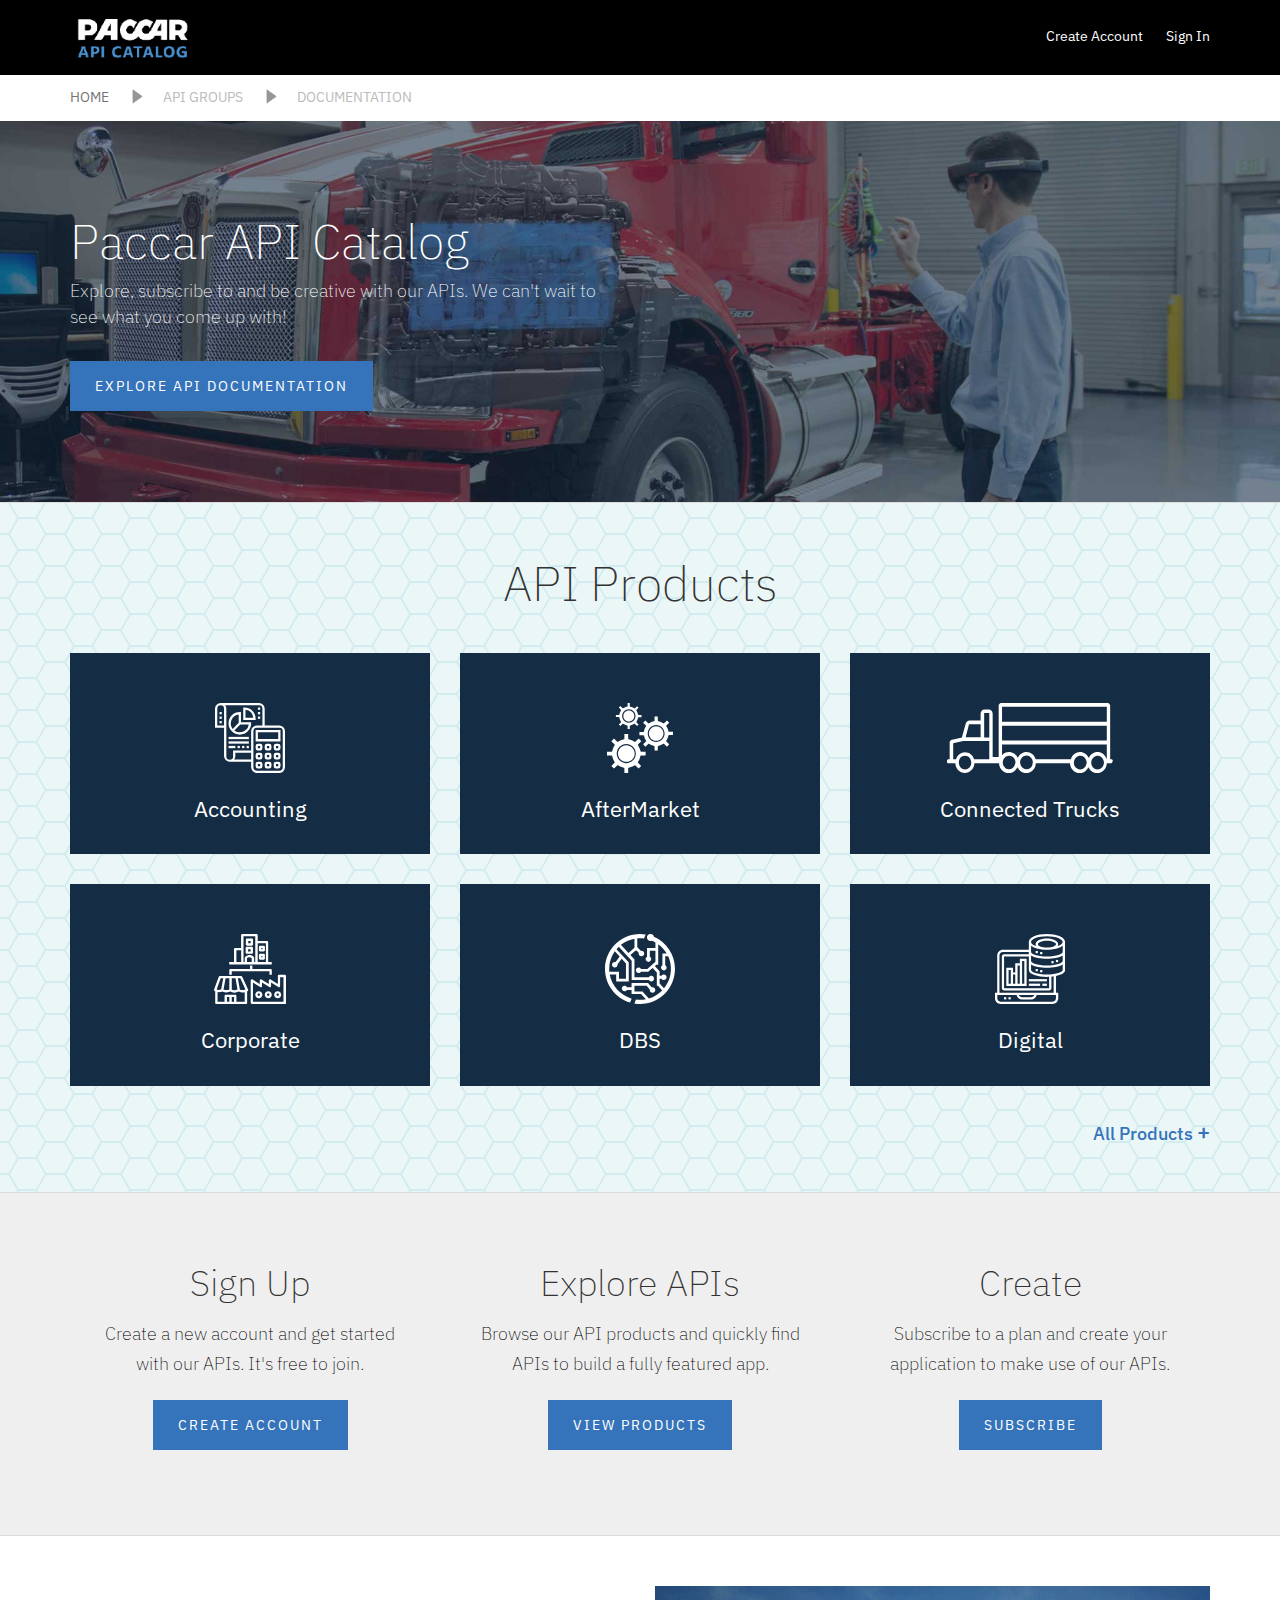
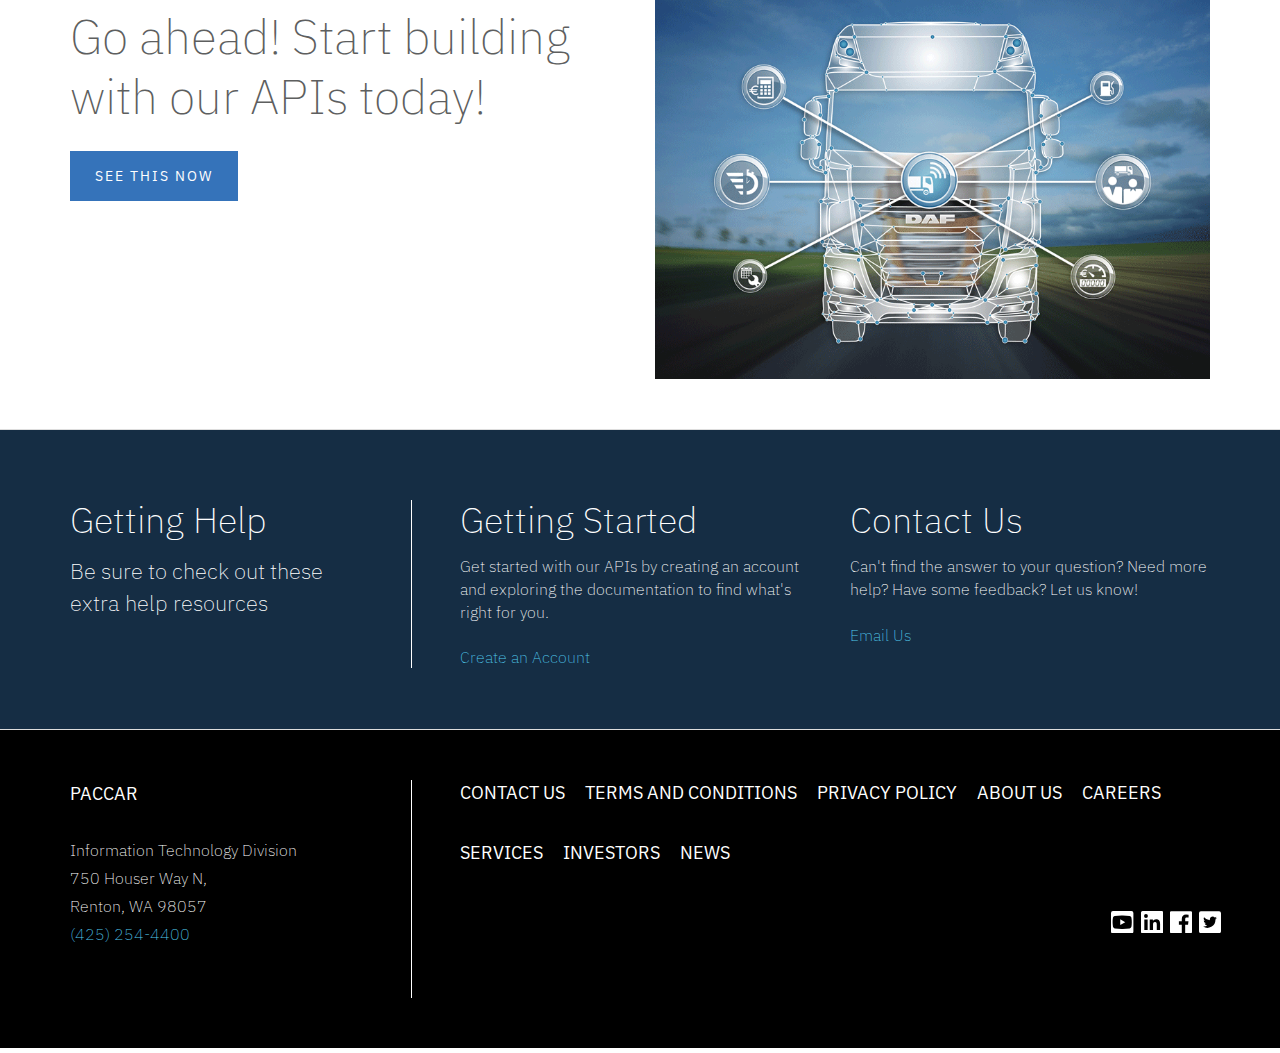
==== index.html @ 5edea982 "creating staging site" ====
<!doctype html>
<html class="no-js" lang="">

<head>
    <meta charset="utf-8">
    <title></title>
    <meta name="description" content="">
    <meta name="viewport" content="width=device-width, initial-scale=1">

    <link rel="manifest" href="site.webmanifest">
    <link rel="apple-touch-icon" href="icon.png">
    <!-- Place favicon.ico in the root directory -->

    <link rel="stylesheet" href="css/normalize.css">
    <link rel="stylesheet" href="css/main.css">


    <link rel="stylesheet" href="css/bootstrap.min.css">

    <link rel="stylesheet" href="css/styles.css">

    <meta name="theme-color" content="#fafafa">
</head>

<body>
    <!--[if IE]>
    <p class="browserupgrade">You are using an <strong>outdated</strong> browser. Please <a href="https://browsehappy.com/">upgrade your browser</a> to improve your experience and security.</p>
  <![endif]-->

    <!-- Add your site or application content here -->

    <section class="header">
        <div class="top-header">
            <div class="container">
                <img src="img/paccar-logo.png" alt="Paccar API Catalog" class="logo">

                <nav class="pt-26">
                    <ul>
                        <li>
                            <a href="">Create Account</a>
                        </li>
                        <li>
                            <a href="">Sign In</a>
                        </li>
                    </ul>
                </nav>
            </div>
        </div>
        <div class="breadcrumbs">
            <div class="container pt-10">
                <span class="breadcrumb-current">HOME</span>
                <div class="right-arrow-breadcrumb">></div><span class="breadcrumb-inactive">API GROUPS</span>
                <div class="right-arrow-breadcrumb">></div><span class="breadcrumb-inactive">DOCUMENTATION</span>
            </div>


        </div>


    </section>

    <section class="section-pad panel slide-9">

        <div class="container">
            <div class="row">

                <div class="col-sm-6 mb4m">
                    <h1 class="white-txt header-top-space">Paccar API Catalog</h1>
                    <p class="type-1">
                        Explore, subscribe to and be creative with our APIs.
                        We can't wait to see what you come up with!
                    </p>
                    <a class="cta" href="">EXPLORE API DOCUMENTATION</a>

                </div>
            </div>
        </div>
    </section>

    <section class="section-pad panel pattern">

        <div class="container">
            <div class="row text-center">
                <h2>API Products</h2>
            </div>

            <div class="row products-list suppressed">

                <div class="col-sm-4">
                    <a href="groups.html">

                        <div class="tile icon-1">

                            <img src="img/finances-svg.svg" alt="">

                            Accounting
                        </div>
                    </a>
                </div>

                <div class="col-sm-4">
                    <a href="groups.html">

                        <div class="tile icon-1">

                            <img src="img/cog.svg" alt="">

                            AfterMarket
                        </div>
                    </a>
                </div>

                <div class="col-sm-4">
                    <a href="groups.html">

                        <div class="tile icon-1">

                            <img src="img/truck.svg" alt="">

                            Connected Trucks
                        </div>
                    </a>
                </div>

                <div class="col-sm-4">
                    <a href="groups.html">

                        <div class="tile icon-1">

                            <img src="img/corporate.svg" alt="">

                            Corporate
                        </div>
                    </a>
                </div>

                <div class="col-sm-4">
                    <a href="groups.html">

                        <div class="tile icon-1">

                            <img src="img/dbs.svg" alt="">

                            DBS
                        </div>
                    </a>
                </div>

                <div class="col-sm-4">
                    <a href="groups.html">

                        <div class="tile icon-1">

                            <img src="img/digital.svg" alt="">

                            Digital
                        </div>
                    </a>
                </div>

                <div class="col-sm-4">
                    <a href="groups.html">

                        <div class="tile icon-1">

                            <img src="img/finance.svg" alt="">

                            Finance
                        </div>
                    </a>
                </div>

                <div class="col-sm-4">
                    <a href="groups.html">

                        <div class="tile icon-1">

                            <img src="img/manufacturing.svg" alt="">

                            Manufacturing
                        </div>
                    </a>
                </div>

                <div class="col-sm-4">
                    <a href="groups.html">

                        <div class="tile icon-1">

                            <img src="img/sales-marketing.svg" alt="">

                            Sales & Marketing
                        </div>
                    </a>
                </div>

                <div class="col-sm-4">
                    <a href="groups.html">

                        <div class="tile icon-1">

                            <img src="img/supply-chain.svg" alt="">

                            Supply Chain
                        </div>
                    </a>
                </div>




            </div>

            <div class="row text-right">
                <a class="link2 fl-right expand-contract expanded-state" href="">All Products <span
                        class="plus">+</span><span class="minus">-</span></a>
            </div>


        </div>



    </section>



    <section class="section-pad panel grey">

        <div class="container">
            <div class="row text-center">
                <div class="col-sm-4 text-center mbmd">
                    <h3>
                        Sign Up
                    </h3>
                    <p class="type-2">
                        Create a new account and get started with our APIs. It's free to join.
                    </p>
                    <a class="cta" href="">create account</a>
                </div>
                <div class="col-sm-4 text-center mbmd">
                    <h3>
                        Explore APIs
                    </h3>
                    <p class="type-2">
                        Browse our API products and quickly find APIs to build a fully featured app.

                    </p>
                    <a class="cta" href="">view products</a>
                </div>
                <div class="col-sm-4 text-center mbmd">
                    <h3>
                        Create
                    </h3>
                    <p class="type-2">
                        Subscribe to a plan and create your
                        application to make use of our APIs.</p>
                    <a class="cta" href="">subscribe</a>
                </div>



            </div>
        </div>
    </section>

    <section class="section-pad panel">
        <div class="container">
            <div class="row">
                <div class="col-sm-6">
                    <h2 class="grey">
                        Go ahead! Start building
                        with our APIs today!
                    </h2>
                    <a class="cta" href="">see this now</a>
                </div>
                <div class="col-sm-6">

                    <img class="panel-image" src="img/blur-image.png" alt="">

                </div>
            </div>
        </div>
    </section>



    <section class="section-pad panel dk-blue">

        <div class="container">

            <div class="row">
                <div class="col-sm-4">
                    <div class="right-border-panel">
                        <h3 class="white-txt">Getting Help</h3>
                        <p class="white-txt p-lg">
                            Be sure to check out these extra help resources

                        </p>
                        <br>
                        <br>

                    </div>
                </div>
                <div class="col-sm-4">
                    <h3 class="white-txt">Getting Started</h3>
                    <p class="white-txt p-md">
                        Get started with our APIs by creating an account and exploring the documentation to find what's
                        right for you.
                        <br><br>
                        <a class="link1" href="">Create an Account</a>
                    </p>
                </div>
                <div class="col-sm-4">
                    <h3 class="white-txt">Contact Us</h3>
                    <p class="white-txt p-md">
                        Can't find the answer to your question? Need more help? Have some feedback? Let us know!
                        <br><br>
                        <a class="link1" href="">Email Us</a>
                    </p>
                </div>

            </div>
        </div>

    </section>




    <section class="section-pad panel black">

        <div class="container">

            <div class="row">
                <div class="col-sm-4">
                    <div class="right-border-panel">
                        <p class="white-txt p-sm">
                            <span class="alt-size">PACCAR</span>
                            <br><br>
                            Information Technology Division<br>
                            750 Houser Way N,<br>
                            Renton, WA 98057<br>
                            <a class="link1" href="">(425) 254-4400</a>

                        </p>
                        <br>
                        <br>

                    </div>
                </div>
                <div class="col-sm-8">
                    <nav class="footer">
                        <ul>
                            <li>
                                <a href="">CONTACT US</a>
                            </li>
                            <li>
                                <a href="">TERMS AND CONDITIONS</a>
                            </li>
                            <li>
                                <a href="">PRIVACY POLICY</a>
                            </li>
                            <li>
                                <a href="">ABOUT US</a>
                            </li>
                            <li>
                                <a href="">CAREERS</a>
                            </li>
                            <li>
                                <a href="">SERVICES</a>
                            </li>

                            <li>
                                <a href="">INVESTORS</a>
                            </li>
                            <li>
                                <a href="">NEWS</a>
                            </li>



                        </ul>
                    </nav>


                    <div class="row">
                        <ul class="social-links">
                            <li>
                                <a href="">


                                    <svg xmlns="http://www.w3.org/2000/svg" viewBox="0 0 22.4 22.4" width="22.4"
                                        height="22.4">
                                        <defs>
                                            <style>
                                                .cls-1 {
                                                    fill: #fff;
                                                }
                                            </style>
                                        </defs>
                                        <title>Paccar Youtube</title>
                                        <g id="Layer_2" data-name="Layer 2">
                                            <g id="Layer_6" data-name="Layer 6">
                                                <polygon class="cls-1"
                                                    points="9.28 14.08 14.27 11.2 9.28 8.32 9.28 14.08" />
                                                <path class="cls-1"
                                                    d="M20.4,0H2A2,2,0,0,0,0,2V20.4a2,2,0,0,0,2,2H20.4a2,2,0,0,0,2-2V2A2,2,0,0,0,20.4,0Zm0,15.82a2.4,2.4,0,0,1-1.7,1.69,57.34,57.34,0,0,1-7.49.4,57.34,57.34,0,0,1-7.49-.4A2.4,2.4,0,0,1,2,15.82a25.06,25.06,0,0,1-.4-4.62A25.06,25.06,0,0,1,2,6.58a2.4,2.4,0,0,1,1.7-1.69,57.34,57.34,0,0,1,7.49-.4,57.34,57.34,0,0,1,7.49.4,2.4,2.4,0,0,1,1.7,1.69,25.06,25.06,0,0,1,.4,4.62A25.06,25.06,0,0,1,20.39,15.82Z" />
                                            </g>
                                        </g>
                                    </svg>
                                </a>
                            </li>

                            <li>
                                <a href="">
                                    <svg xmlns="http://www.w3.org/2000/svg" viewBox="0 0 22.4 22.4" width="22.4"
                                        height="22.4">
                                        <defs>
                                            <style>
                                                .cls-1 {
                                                    fill: #fff;
                                                }
                                            </style>
                                        </defs>
                                        <title>Paccar Youtube</title>
                                        <g id="Layer_2" data-name="Layer 2">
                                            <g id="Layer_6" data-name="Layer 6">
                                                <path class="cls-1"
                                                    d="M20.74,0H1.65A1.63,1.63,0,0,0,0,1.62V20.78A1.63,1.63,0,0,0,1.65,22.4H20.74a1.63,1.63,0,0,0,1.66-1.62V1.62A1.63,1.63,0,0,0,20.74,0ZM6.64,19.09H3.32V8.4H6.64ZM5,6.94A1.93,1.93,0,1,1,6.91,5,1.93,1.93,0,0,1,5,6.94ZM19.09,19.09H15.77v-5.2c0-1.24,0-2.84-1.73-2.84s-2,1.36-2,2.75v5.29H8.73V8.4h3.18V9.86H12A3.49,3.49,0,0,1,15.1,8.13c3.37,0,4,2.22,4,5.09Z" />
                                            </g>
                                        </g>
                                    </svg>

                                </a>
                            </li>

                            <li>
                                <a href="">
                                    <svg xmlns="http://www.w3.org/2000/svg" viewBox="0 0 22.4 22.4" width="22"
                                        height="22.4">
                                        <defs>
                                            <style>
                                                .cls-1 {
                                                    fill: #fff;
                                                }
                                            </style>
                                        </defs>
                                        <title>Paccar Youtube</title>
                                        <g id="Layer_2" data-name="Layer 2">
                                            <g id="Layer_6" data-name="Layer 6">
                                                <path id="White" class="cls-1"
                                                    d="M21.16,0H1.24A1.23,1.23,0,0,0,0,1.24V21.16A1.23,1.23,0,0,0,1.24,22.4H12V13.73H9.05V10.34H12V7.85C12,5,13.73,3.38,16.31,3.38a23.6,23.6,0,0,1,2.61.14v3H17.13c-1.4,0-1.67.67-1.67,1.65v2.15H18.8l-.43,3.39H15.46V22.4h5.7a1.23,1.23,0,0,0,1.24-1.24V1.24A1.23,1.23,0,0,0,21.16,0Z" />
                                            </g>
                                        </g>
                                    </svg>

                                </a>
                            </li>

                            <li>
                                <a href="">
                                    <svg xmlns="http://www.w3.org/2000/svg" viewBox="0 0 22.4 22.4" width="22"
                                        height="22.4">
                                        <defs>
                                            <style>
                                                .cls-1 {
                                                    fill: #fff;
                                                }
                                            </style>
                                        </defs>
                                        <title>Paccar Youtube</title>
                                        <g id="Layer_2" data-name="Layer 2">
                                            <g id="Layer_6" data-name="Layer 6">
                                                <path class="cls-1"
                                                    d="M22.65,2.25v18.4a2,2,0,0,1-2,2H2.25a2,2,0,0,1-2-2V2.25a2,2,0,0,1,2-2h18.4A2,2,0,0,1,22.65,2.25ZM17,8.59a5.92,5.92,0,0,0,1.43-1.48,5.76,5.76,0,0,1-1.65.45A2.89,2.89,0,0,0,18.06,6a5.74,5.74,0,0,1-1.82.7,2.87,2.87,0,0,0-5,2,2.84,2.84,0,0,0,.07.66,8.2,8.2,0,0,1-5.92-3A2.9,2.9,0,0,0,5,7.73a2.86,2.86,0,0,0,1.28,2.39A2.75,2.75,0,0,1,5,9.76v0a2.86,2.86,0,0,0,2.31,2.81,2.79,2.79,0,0,1-.76.11A2.35,2.35,0,0,1,6,12.66a2.88,2.88,0,0,0,2.68,2,5.76,5.76,0,0,1-3.57,1.23c-.23,0-.46,0-.68,0A8.17,8.17,0,0,0,17,9Z"
                                                    transform="translate(-0.25 -0.25)" />
                                            </g>
                                        </g>
                                    </svg>
                                </a>

                            </li>

                        </ul>


                    </div>


                </div>


            </div>
        </div>

    </section>

    <script src="js/vendor/modernizr-3.7.1.min.js"></script>
    <script src="https://code.jquery.com/jquery-3.4.1.min.js"
        integrity="sha256-CSXorXvZcTkaix6Yvo6HppcZGetbYMGWSFlBw8HfCJo=" crossorigin="anonymous"></script>
    <script>window.jQuery || document.write('<script src="js/vendor/jquery-3.4.1.min.js"><\/script>')</script>
    <script src="js/plugins.js"></script>
    <script src="js/main.js"></script>

    <!-- Google Analytics: change UA-XXXXX-Y to be your site's ID. -->
    <script>
        window.ga = function () { ga.q.push(arguments) }; ga.q = []; ga.l = +new Date;
        ga('create', 'UA-XXXXX-Y', 'auto'); ga('set', 'transport', 'beacon'); ga('send', 'pageview')
    </script>
    <script src="https://www.google-analytics.com/analytics.js" async></script>


    <script type="text/javascript">


        $('.expand-contract').click(function (e) {

            $(this).toggleClass('expanded-state');


            e.preventDefault();
            $('.products-list').toggleClass('suppressed');



        });

    </script>

</body>

</html>
---- css/main.css ----
/*! HTML5 Boilerplate v7.2.0 | MIT License | https://html5boilerplate.com/ */

/* main.css 2.0.0 | MIT License | https://github.com/h5bp/main.css#readme */
/*
 * What follows is the result of much research on cross-browser styling.
 * Credit left inline and big thanks to Nicolas Gallagher, Jonathan Neal,
 * Kroc Camen, and the H5BP dev community and team.
 */

/* ==========================================================================
   Base styles: opinionated defaults
   ========================================================================== */

html {
  color: #222;
  font-size: 1em;
  line-height: 1.4;
}

/*
 * Remove text-shadow in selection highlight:
 * https://twitter.com/miketaylr/status/12228805301
 *
 * Vendor-prefixed and regular ::selection selectors cannot be combined:
 * https://stackoverflow.com/a/16982510/7133471
 *
 * Customize the background color to match your design.
 */

::-moz-selection {
  background: #b3d4fc;
  text-shadow: none;
}

::selection {
  background: #b3d4fc;
  text-shadow: none;
}

/*
 * A better looking default horizontal rule
 */

hr {
  display: block;
  height: 1px;
  border: 0;
  border-top: 1px solid #ccc;
  margin: 1em 0;
  padding: 0;
}

/*
 * Remove the gap between audio, canvas, iframes,
 * images, videos and the bottom of their containers:
 * https://github.com/h5bp/html5-boilerplate/issues/440
 */

audio,
canvas,
iframe,
img,
svg,
video {
  vertical-align: middle;
}

/*
 * Remove default fieldset styles.
 */

fieldset {
  border: 0;
  margin: 0;
  padding: 0;
}

/*
 * Allow only vertical resizing of textareas.
 */

textarea {
  resize: vertical;
}

/* ==========================================================================
   Browser Upgrade Prompt
   ========================================================================== */

.browserupgrade {
  margin: 0.2em 0;
  background: #ccc;
  color: #000;
  padding: 0.2em 0;
}

/* ==========================================================================
   Author's custom styles
   ========================================================================== */

/* ==========================================================================
   Helper classes
   ========================================================================== */

/*
 * Hide visually and from screen readers
 */

.hidden {
  display: none !important;
}

/*
* Hide only visually, but have it available for screen readers:
* https://snook.ca/archives/html_and_css/hiding-content-for-accessibility
*
* 1. For long content, line feeds are not interpreted as spaces and small width
*    causes content to wrap 1 word per line:
*    https://medium.com/@jessebeach/beware-smushed-off-screen-accessible-text-5952a4c2cbfe
*/

.sr-only {
  border: 0;
  clip: rect(0, 0, 0, 0);
  height: 1px;
  margin: -1px;
  overflow: hidden;
  padding: 0;
  position: absolute;
  white-space: nowrap;
  width: 1px;
  /* 1 */
}

/*
* Extends the .sr-only class to allow the element
* to be focusable when navigated to via the keyboard:
* https://www.drupal.org/node/897638
*/

.sr-only.focusable:active,
.sr-only.focusable:focus {
  clip: auto;
  height: auto;
  margin: 0;
  overflow: visible;
  position: static;
  white-space: inherit;
  width: auto;
}

/*
* Hide visually and from screen readers, but maintain layout
*/

.invisible {
  visibility: hidden;
}

/*
* Clearfix: contain floats
*
* For modern browsers
* 1. The space content is one way to avoid an Opera bug when the
*    `contenteditable` attribute is included anywhere else in the document.
*    Otherwise it causes space to appear at the top and bottom of elements
*    that receive the `clearfix` class.
* 2. The use of `table` rather than `block` is only necessary if using
*    `:before` to contain the top-margins of child elements.
*/

.clearfix:before,
.clearfix:after {
  content: " ";
  /* 1 */
  display: table;
  /* 2 */
}

.clearfix:after {
  clear: both;
}

/* ==========================================================================
   EXAMPLE Media Queries for Responsive Design.
   These examples override the primary ('mobile first') styles.
   Modify as content requires.
   ========================================================================== */

@media only screen and (min-width: 35em) {
  /* Style adjustments for viewports that meet the condition */
}

@media print,
  (-webkit-min-device-pixel-ratio: 1.25),
  (min-resolution: 1.25dppx),
  (min-resolution: 120dpi) {
  /* Style adjustments for high resolution devices */
}

/* ==========================================================================
   Print styles.
   Inlined to avoid the additional HTTP request:
   https://www.phpied.com/delay-loading-your-print-css/
   ========================================================================== */

@media print {
  *,
  *:before,
  *:after {
    background: transparent !important;
    color: #000 !important;
    /* Black prints faster */
    -webkit-box-shadow: none !important;
    box-shadow: none !important;
    text-shadow: none !important;
  }
  a,
  a:visited {
    text-decoration: underline;
  }
  a[href]:after {
    content: " (" attr(href) ")";
  }
  abbr[title]:after {
    content: " (" attr(title) ")";
  }
  /*
     * Don't show links that are fragment identifiers,
     * or use the `javascript:` pseudo protocol
     */
  a[href^="#"]:after,
  a[href^="javascript:"]:after {
    content: "";
  }
  pre {
    white-space: pre-wrap !important;
  }
  pre,
  blockquote {
    border: 1px solid #999;
    page-break-inside: avoid;
  }
  /*
     * Printing Tables:
     * https://web.archive.org/web/20180815150934/http://css-discuss.incutio.com/wiki/Printing_Tables
     */
  thead {
    display: table-header-group;
  }
  tr,
  img {
    page-break-inside: avoid;
  }
  p,
  h2,
  h3 {
    orphans: 3;
    widows: 3;
  }
  h2,
  h3 {
    page-break-after: avoid;
  }
}
---- css/styles.css ----
@import url('https://fonts.googleapis.com/css?family=IBM+Plex+Sans:100,200,300,400,500,600,700&display=swap');


*{
    font-family: 'IBM Plex Sans', sans-serif;
    
}


section.header{
    position: -webkit-sticky;
    position: sticky;
    top: 0;
    z-index: 50;
    background: white;
}


.panel {
    margin-bottom: 0;
    background-color: #fff;
    border: 0;
    border-radius: 0 !important;
    -webkit-box-shadow: none !important;
    box-shadow: none !important;
}


.section-pad{
    padding-top: 50px;
    padding-bottom: 50px;
}

h1{
font-size: 48px;
font-weight: 200;
}

h2{
    font-size: 48px;
    line-height: 60px;
    font-weight: 200;
    margin-bottom: 40px;
    
}


h2.grey{
    background-color: transparent;
    color: #5E5F5F;

}

h3{
    font-size: 36px;
    font-weight: 200;
    margin-bottom: 16px;
}

h4{
    font-weight: 200;
}

p{
    color: #000000;
    font-size: 18px;
    font-weight: 200;
}


p.type-1{
    color: white;
    font-size: 18px;
    margin-bottom: 2.6em;
}

p.type-2{
    color: #000000;
    font-size: 18px;
    line-height: 30px;
    width: 90%;
    margin: 0 auto 2em;
}

p.type-3{
    color: #000000;
    font-size: 22px;
    /* margin-bottom: 2em; */
    line-height: 30px;
    font-weight: 400;
}



a.link1{
color: #50C8EC;
text-decoration: none;
}

a.link2{
    color: #3573BA;
    text-decoration: none;
    font-weight: 500;
    font-size: 18px;
    margin-right: 15px;
}

a.link2 span{
    font-size: 22px;
}


a.cta{
color: #FFFFFF;
background-color: #3573BA;
padding: 16px 25px;
text-decoration: none;
text-transform: uppercase;
transition: all .5s ease;
letter-spacing: 2px;
}

a.cta:hover{
    background-color: #27507e;
    text-decoration: none;
    text-transform: uppercase;
    }


a.link4{
color: #ffffff;
text-decoration: none;
}


.panel{
background-color: #FFFFFF;
width: 100%;
margin: 0px;

border-top: 1px solid #DDDDDD;
display: inline-block;
margin-top: -5px;
}

.pattern{
background-image: url(../img/pattern.gif);
background-position: -1px -1px;

}

.pattern2{
    background-image: url(../img/pattern2.gif);
    background-position: -1px -1px;
    
    }
    


.slide-1{
    background-image: url(../img/slide1.png);
    background-image: url(../img/heros/1.jpg);
    background-position: top center;
    background-size: 100%;
    background-repeat: no-repeat; 
  -webkit-background-size: cover;
  -moz-background-size: cover;
  -o-background-size: cover;
  background-size: cover;
}

.slide-2{
    background-image: url(../img/heros/2.jpg);
    background-position: top center;
    background-size: 100%;
    background-repeat: no-repeat; 
  -webkit-background-size: cover;
  -moz-background-size: cover;
  -o-background-size: cover;
  background-size: cover;
}

.slide-3{
    background-image: url(../img/heros/3.jpg);
    background-position: top center;
    background-size: 100%;
    background-repeat: no-repeat; 
  -webkit-background-size: cover;
  -moz-background-size: cover;
  -o-background-size: cover;
  background-size: cover;
}

.slide-4{
    background-image: url(../img/heros/4.jpg);
    background-position: top center;
    background-size: 100%;
    background-repeat: no-repeat; 
  -webkit-background-size: cover;
  -moz-background-size: cover;
  -o-background-size: cover;
  background-size: cover;
}

.slide-5{
    background-image: url(../img/heros/5.jpg);
    background-position: top center;
    background-size: 100%;
    background-repeat: no-repeat; 
  -webkit-background-size: cover;
  -moz-background-size: cover;
  -o-background-size: cover;
  background-size: cover;
}


.slide-6{
    background-image: url(../img/heros/6.jpg);
    background-position: top center;
    background-size: 100%;
    background-repeat: no-repeat; 
  -webkit-background-size: cover;
  -moz-background-size: cover;
  -o-background-size: cover;
  background-size: cover;
}


.slide-7{
    background-image: url(../img/heros/7.jpg);
    background-position: top center;
    background-size: 100%;
    background-repeat: no-repeat; 
  -webkit-background-size: cover;
  -moz-background-size: cover;
  -o-background-size: cover;
  background-size: cover;
}

.slide-8{
    background-image: url(../img/heros/8.jpg);
    background-position: top center;
    background-size: 100%;
    background-repeat: no-repeat; 
  -webkit-background-size: cover;
  -moz-background-size: cover;
  -o-background-size: cover;
  background-size: cover;
}


.slide-9{
    background-image: url(../img/heros/9.jpg);
    background-position: top center;
    background-size: 100%;
    background-repeat: no-repeat; 
  -webkit-background-size: cover;
  -moz-background-size: cover;
  -o-background-size: cover;
  background-size: cover;
}


.slide-10{
    background-image: url(../img/heros/10.jpg);
    background-position: top center;
    background-size: 100%;
    background-repeat: no-repeat; 
  -webkit-background-size: cover;
  -moz-background-size: cover;
  -o-background-size: cover;
  background-size: cover;
}



.hero.image-1{

}

.black{
background-color: #000000;

}

.grey{
background-color: #F0EFEF;
}

.dk-blue{
background-color: #152D44;
}

.tile{
background-color: #152D44;
padding: 30px;
width: 100%;
border: 0px solid #ddd;
display: inline-block;
color: #ffffff;
text-align: center;
font-size: 22px;
margin-bottom: 30px;
transition: all .5s ease;
}

.tile.alt{
    background-color: #BEDBF3;
    padding: 30px;
    width: 100%;
    border: 0px solid #ddd;
    display: inline-block;
    color: #444545;
    text-align: center;
    font-size: 22px;
    margin-bottom: 30px;
    }

    .tile img{
        height: 70px;
        display: block;
        margin: 20px auto;
    }


.icon-1{
fill: #fff;
}


.tile:hover{
background: #316392;
}

.tile.alt:hover{
background: #ffffff;
}


.top-header{
    background-color: black;
    height: 75px;
    width: 100%;
    display: block;

}

.breadcrumbs{
    height: 46px;
    width: 100%;
    display: block;
}


.header nav{
float: right;
}

nav ul,
nav ul li{
list-style-type: none;
display: inline;
margin: 0 20px 0 0;
}

nav ul li a{
    color: white;
    text-decoration: none;
}

nav ul li a:hover{
    color: white;
    text-decoration: underline;
}


.white-txt{
    color: #ffffff;
}

.header-top-space{
    margin-top: 1em;
}


.header-top-space-md{
    margin-top: .6em;
}



.text-center{
    text-align: center;
}


.text-center h2{
    text-align: center;
    margin: 0 auto 40px;
}

.text-right{
    text-align: right;
}

.fl-right{
    float: right;
    text-align: right;
}



.products-list.suppressed .col-sm-4{
    display: none;
}


.products-list .col-sm-4{
    display: block;
}


.products-list.suppressed .col-sm-4:nth-child(-n+6) {
    display: block;
}

.expand-contract.expanded-state .plus{
    display: inline-block;
}

.expand-contract.expanded-state .minus{
    display: none;
}

.expand-contract .plus{
    display: none;
}

.expand-contract .minus{
    display: inline-block;
}
        



.mb4m{
    margin-bottom: 4em;
}

.mt1m{
    margin-top: 1em;
}

.mb1m{
    margin-bottom: 1em;
}

.mbmd{
    margin-bottom: 50px;
}

img.panel-image{
    width: 100%;
}

.right-border-panel{
    width: 95%;
    border-right: 1px solid #fff;
    padding-right: 40px;
}


.p-lg{
    font-size: 22px;
}


.p-md{
    font-size: 16px;
}

.p-sm{
    font-size: 16px;
    line-height: 28px;
}


.footer ul{
    padding-left: 0;
    width: 100%;
    /* display: flex; */
    text-align: center;
}

.footer li{
    margin-bottom: 20px;
    height: 40px;
    float: left;
    display: auto;
}


.footer li a{
    font-size: 18px;
    text-transform: uppercase;
    transition: all .5s ease;
}

.footer li a:hover{
    color: #50C8EC;
    text-decoration: none;

}



.pt-10{
    padding-top: 11px;
}

.pt-26{
    padding-top: 26px;
}

.logo{
    margin-top: 16px;
    height: 46px;
}


.right-arrow-breadcrumb{
    background-image: url(../img/right-arrow-breadcrumb.png);
    background-size: 100%;
    width: 11px;
    height: 17px;
    display: inline-block;
    color: transparent;
    margin: 1px 20px 0 20px;
    background-repeat: no-repeat;
    background-position: bottom center;
    pointer-events: none;
}

.breadcrumb-current{
color: #767575;
}

.breadcrumb-inactive{
color: #BBBBBC;
}


.breadcrumb-active{
    color: #3773BA;
}


ul.social-links{
    float: right;
    margin-top: 70px;
}

ul.social-links,
ul.social-links li{
    display: inline-block;
    list-style-type: none;
    padding-left: 0;
}

ul.social-links li{
margin-right: 4px;
}

.alt-size{
    font-size: 18px;
    font-weight: 400;
}

.no-top-margin{
    margin-top: 0;
}


.documentation-section p{
    font-size: 16px;
    line-height: 30px;
    margin-bottom: 50px;
}

.documentation-section hr{
        margin-top: 40px;
        margin-bottom: 60px;
}

.documentation-section h3{
    font-size: 36px;
    font-weight: 200;
    margin-bottom: 22px;
}


ul.doc-nav{
    /* width: 95%; */
    margin-top: 30px;
    padding-left: 0;
    width: fit-content;
}

ul.doc-nav li{

border-top: 1px solid #ddd;
list-style-type: none;
padding-top: 5px;
padding-bottom: 5px;

border-left: 10px solid transparent;
font-size: 20px;
padding-right: 30px;
}

ul.doc-nav li.active{
    padding-left: 10px;
    border-left: 10px solid #3573BA;
    }



ul.doc-nav li:last-child{

    border-bottom: 1px solid #ddd;
    list-style-type: none;
    }

    ul.doc-nav li a{

color: black;
font-weight: 300;
transition: all .5s ease;
    } 


    ul.doc-nav li a:hover{
        color: #50C8EC;
        text-decoration: none;
        }

.version-table{
    width: 100%;
}

.version-table tr:nth-child(even){
    background-color: #F9FAFB;  
}

.version-table tr:nth-child(odd){
    background-color: #F3F5F5;
}

.version-table tr:first-child{
    background-color: #CCE5F3;
}


.version-table td{
    padding: 10px 20px;
}

.version-table td:last-child{
    padding-right: 40px;
}

.version-table{
    margin-top: 30px;
    margin-bottom: 40px;
}

.pt-26,
.pt-26 ul,
.pt-26 li:last-child{
    margin-right: 0;
}


.version-table pre[class*=language-] {
    padding: 5px 12px 5px 10px;
    margin: 0;
    overflow: auto;
    width: fit-content;
}

.version-table tr:first-child td {
    font-size: 18px;
}


span.anchor {
    display: block;
    position: relative;
    top: -160px;
    visibility: hidden;
}


.doc-nav-parent{
position: relative;
}

.doc-nav.fixed{
    position: fixed;
    top: 160px;
}

@media only screen and (max-width: 768px) {
    .right-border-panel {
        width: 100%;
        border-right: 0;
        padding-right: 0;
    }

    img.panel-image {
        margin-top: 40px;
    } 



    .footer li {
        margin-bottom: 20px;
        height: 20px;
        float: left;
        display: auto;
        width: 50%;
        text-align: left;
        margin: 0;
        margin: 0 0px 20px 0;
        display: auto !important;
    }


    .footer ul{
        display: inherit;
    }

    .footer li a {
        font-size: 16px;
    }

    ul.social-links {
        float: left;
        margin-top: 30px;
        margin-left: 15px;
    }

}
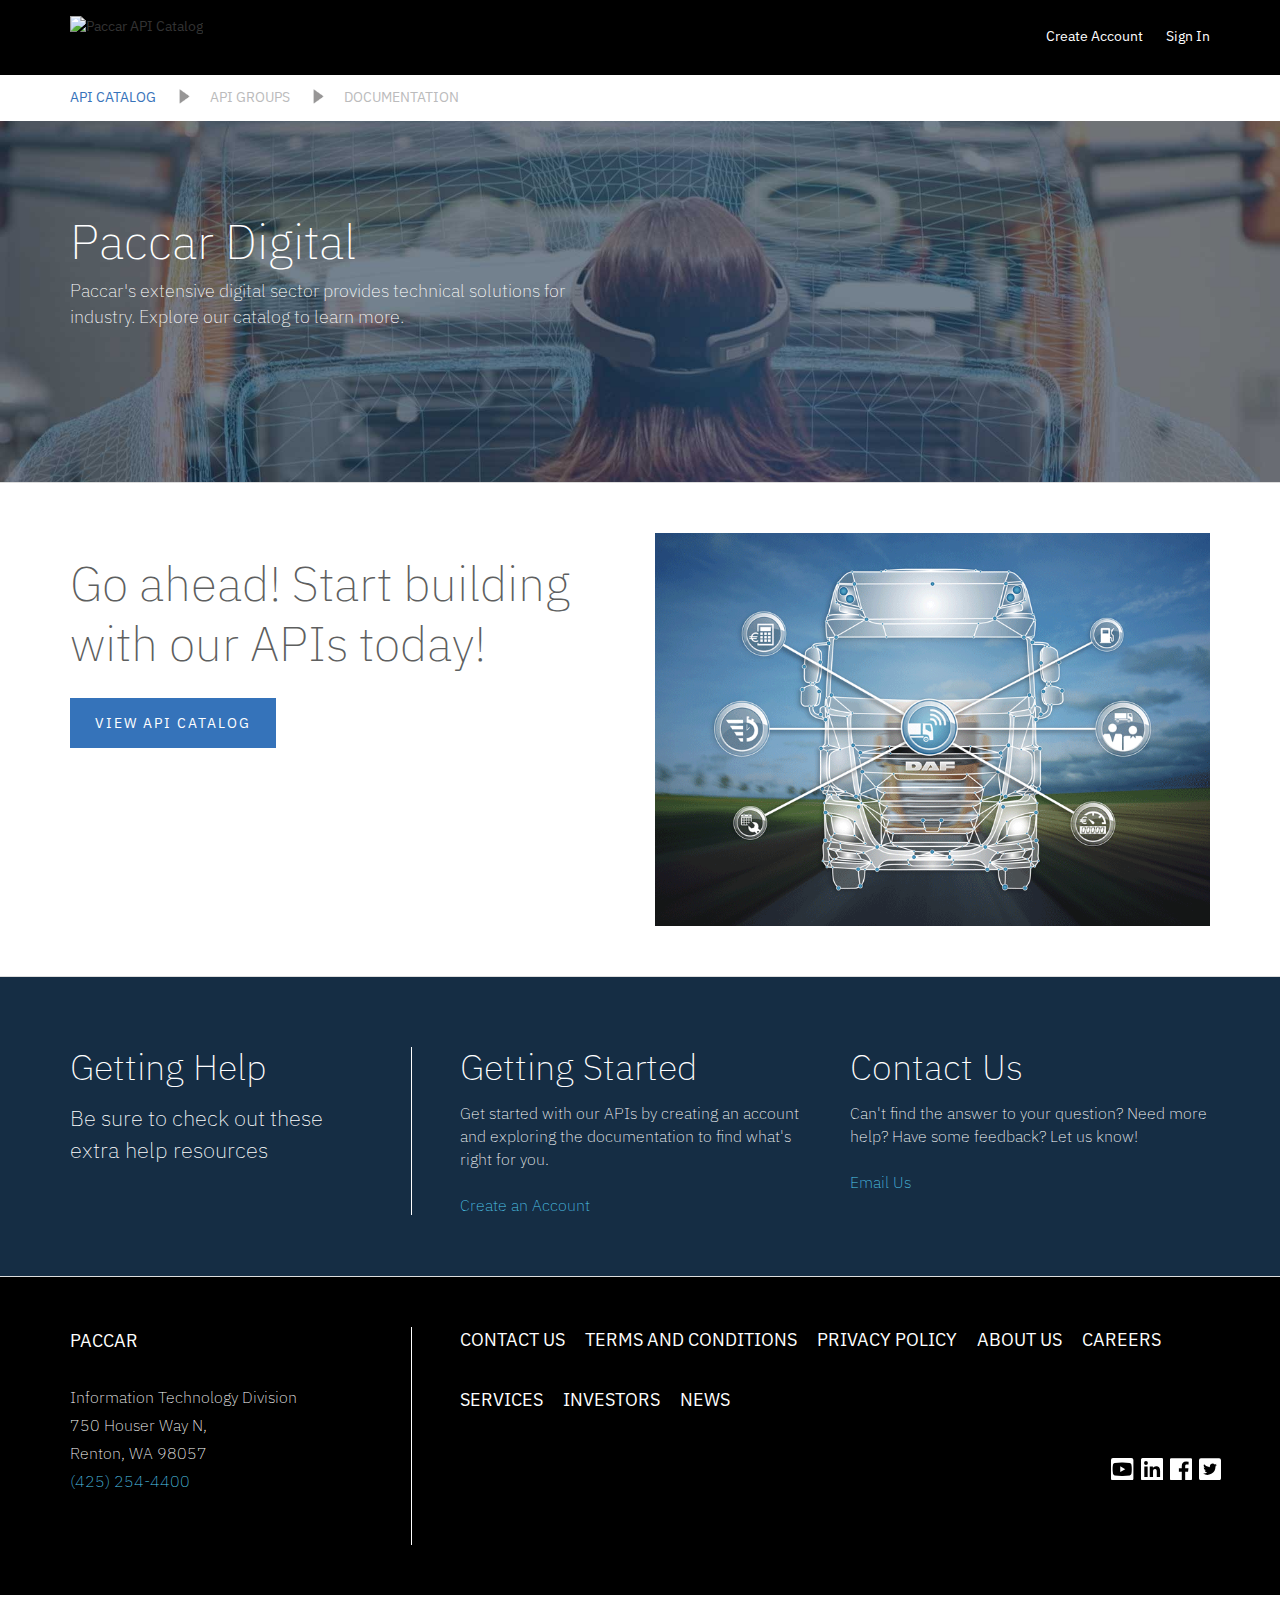
==== commit 939b7d85: "Update index.html" ====
--- a/index.html
+++ b/index.html
@@ -3,7 +3,7 @@
 
 <head>
     <meta charset="utf-8">
-    <title></title>
+    <title>Paccar Digital</title>
     <meta name="description" content="">
     <meta name="viewport" content="width=device-width, initial-scale=1">
 
@@ -32,7 +32,7 @@
     <section class="header">
         <div class="top-header">
             <div class="container">
-                <img src="img/paccar-logo.png" alt="Paccar API Catalog" class="logo">
+                <img src="img/paccar-digital.png" alt="Paccar API Catalog" class="logo">
 
                 <nav class="pt-26">
                     <ul>
@@ -48,7 +48,7 @@
         </div>
         <div class="breadcrumbs">
             <div class="container pt-10">
-                <span class="breadcrumb-current">HOME</span>
+                <a class="breadcrumb-active" href="catalog.html">API CATALOG</a>
                 <div class="right-arrow-breadcrumb">></div><span class="breadcrumb-inactive">API GROUPS</span>
                 <div class="right-arrow-breadcrumb">></div><span class="breadcrumb-inactive">DOCUMENTATION</span>
             </div>
@@ -59,210 +59,24 @@
 
     </section>
 
-    <section class="section-pad panel slide-9">
+    <section class="section-pad panel slide-3">
 
         <div class="container">
             <div class="row">
 
                 <div class="col-sm-6 mb4m">
-                    <h1 class="white-txt header-top-space">Paccar API Catalog</h1>
-                    <p class="type-1">
-                        Explore, subscribe to and be creative with our APIs.
-                        We can't wait to see what you come up with!
-                    </p>
-                    <a class="cta" href="">EXPLORE API DOCUMENTATION</a>
-
-                </div>
-            </div>
-        </div>
-    </section>
-
-    <section class="section-pad panel pattern">
-
-        <div class="container">
-            <div class="row text-center">
-                <h2>API Products</h2>
-            </div>
-
-            <div class="row products-list suppressed">
-
-                <div class="col-sm-4">
-                    <a href="groups.html">
-
-                        <div class="tile icon-1">
-
-                            <img src="img/finances-svg.svg" alt="">
-
-                            Accounting
-                        </div>
-                    </a>
-                </div>
-
-                <div class="col-sm-4">
-                    <a href="groups.html">
-
-                        <div class="tile icon-1">
-
-                            <img src="img/cog.svg" alt="">
-
-                            AfterMarket
-                        </div>
-                    </a>
-                </div>
-
-                <div class="col-sm-4">
-                    <a href="groups.html">
-
-                        <div class="tile icon-1">
-
-                            <img src="img/truck.svg" alt="">
-
-                            Connected Trucks
-                        </div>
-                    </a>
-                </div>
-
-                <div class="col-sm-4">
-                    <a href="groups.html">
-
-                        <div class="tile icon-1">
-
-                            <img src="img/corporate.svg" alt="">
-
-                            Corporate
-                        </div>
-                    </a>
-                </div>
-
-                <div class="col-sm-4">
-                    <a href="groups.html">
-
-                        <div class="tile icon-1">
-
-                            <img src="img/dbs.svg" alt="">
-
-                            DBS
-                        </div>
-                    </a>
-                </div>
-
-                <div class="col-sm-4">
-                    <a href="groups.html">
-
-                        <div class="tile icon-1">
-
-                            <img src="img/digital.svg" alt="">
-
-                            Digital
-                        </div>
-                    </a>
-                </div>
-
-                <div class="col-sm-4">
-                    <a href="groups.html">
-
-                        <div class="tile icon-1">
-
-                            <img src="img/finance.svg" alt="">
-
-                            Finance
-                        </div>
-                    </a>
-                </div>
-
-                <div class="col-sm-4">
-                    <a href="groups.html">
-
-                        <div class="tile icon-1">
-
-                            <img src="img/manufacturing.svg" alt="">
-
-                            Manufacturing
-                        </div>
-                    </a>
-                </div>
-
-                <div class="col-sm-4">
-                    <a href="groups.html">
-
-                        <div class="tile icon-1">
-
-                            <img src="img/sales-marketing.svg" alt="">
-
-                            Sales & Marketing
-                        </div>
-                    </a>
-                </div>
-
-                <div class="col-sm-4">
-                    <a href="groups.html">
-
-                        <div class="tile icon-1">
-
-                            <img src="img/supply-chain.svg" alt="">
-
-                            Supply Chain
-                        </div>
-                    </a>
-                </div>
-
-
-
-
-            </div>
-
-            <div class="row text-right">
-                <a class="link2 fl-right expand-contract expanded-state" href="">All Products <span
-                        class="plus">+</span><span class="minus">-</span></a>
-            </div>
-
-
-        </div>
-
-
-
-    </section>
-
-
-
-    <section class="section-pad panel grey">
-
-        <div class="container">
-            <div class="row text-center">
-                <div class="col-sm-4 text-center mbmd">
-                    <h3>
-                        Sign Up
-                    </h3>
-                    <p class="type-2">
-                        Create a new account and get started with our APIs. It's free to join.
-                    </p>
-                    <a class="cta" href="">create account</a>
-                </div>
-                <div class="col-sm-4 text-center mbmd">
-                    <h3>
-                        Explore APIs
-                    </h3>
-                    <p class="type-2">
-                        Browse our API products and quickly find APIs to build a fully featured app.
-
-                    </p>
-                    <a class="cta" href="">view products</a>
-                </div>
-                <div class="col-sm-4 text-center mbmd">
-                    <h3>
-                        Create
-                    </h3>
-                    <p class="type-2">
-                        Subscribe to a plan and create your
-                        application to make use of our APIs.</p>
-                    <a class="cta" href="">subscribe</a>
-                </div>
-
-
-
-            </div>
-        </div>
-    </section>
+                    <h1 class="white-txt header-top-space">Paccar Digital</h1>
+                <p class="type-1">
+                Paccar's extensive digital sector provides technical solutions for industry. Explore our catalog to learn more.
+                </p>
+                    <!-- <a class="cta" href="">EXPLORE API</a> -->
+
+                </div>
+            </div>
+        </div>
+    </section>
+
+
 
     <section class="section-pad panel">
         <div class="container">
@@ -272,7 +86,7 @@
                         Go ahead! Start building
                         with our APIs today!
                     </h2>
-                    <a class="cta" href="">see this now</a>
+                    <a class="cta" href="catalog.html">view api catalog</a>
                 </div>
                 <div class="col-sm-6">
 
@@ -530,4 +344,4 @@
 
 </body>
 
-</html>+</html>
